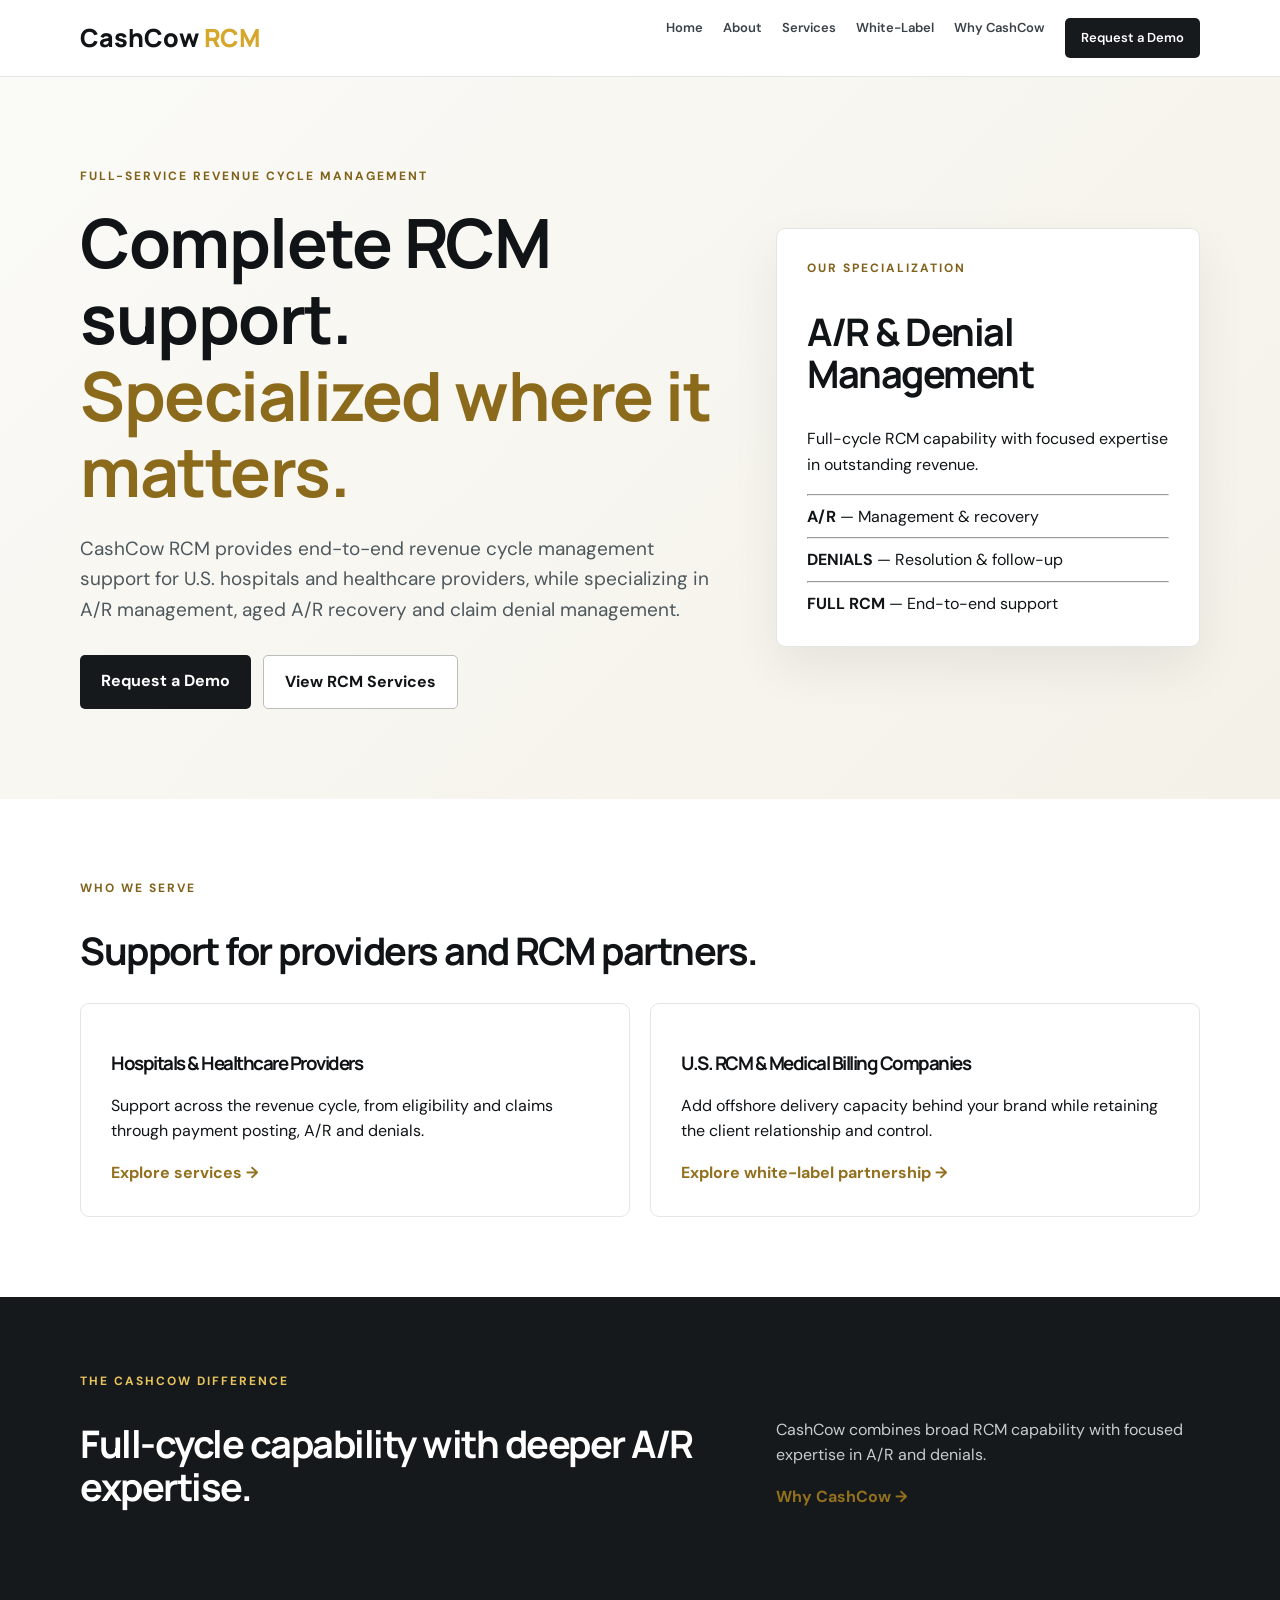
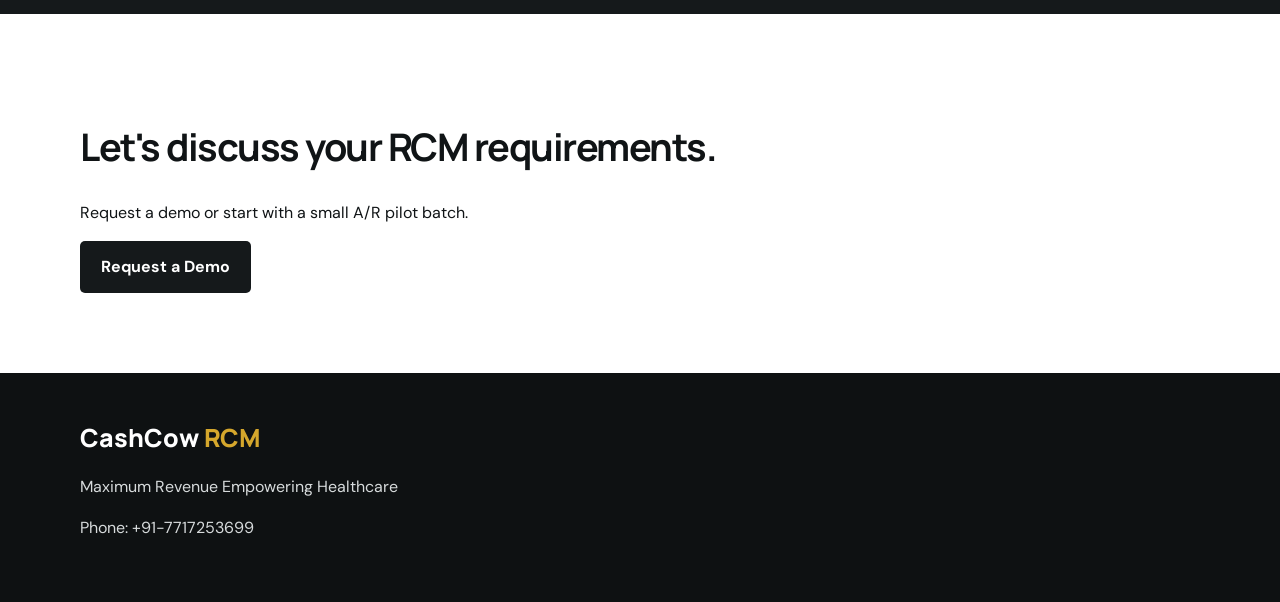
==== index.html @ 2a8ca26b "Add files via upload" ====
<!doctype html><html><head><meta charset="utf-8"><meta name="viewport" content="width=device-width,initial-scale=1"><title>CashCow RCM | Full-Service RCM</title><link rel="stylesheet" href="style.css"></head><body>
<header><div class="container nav"><a class="logo" href="index.html">CashCow <span>RCM</span></a><nav><a href="index.html">Home</a><a href="about.html">About</a><a href="services.html">Services</a><a href="white-label.html">White-Label</a><a href="why-cashcow.html">Why CashCow</a><a class="nav-cta" href="contact.html">Request a Demo</a></nav></div></header>
<section class="hero"><div class="container hero-grid"><div><div class="eyebrow">FULL-SERVICE REVENUE CYCLE MANAGEMENT</div><h1>Complete RCM support.<br><span>Specialized where it matters.</span></h1><p class="lead">CashCow RCM provides end-to-end revenue cycle management support for U.S. hospitals and healthcare providers, while specializing in A/R management, aged A/R recovery and claim denial management.</p><div class="buttons"><a class="button primary" href="contact.html">Request a Demo</a><a class="button secondary" href="services.html">View RCM Services</a></div></div><div class="hero-card"><div class="eyebrow">OUR SPECIALIZATION</div><h2>A/R & Denial Management</h2><p>Full-cycle RCM capability with focused expertise in outstanding revenue.</p><hr><b>A/R</b> — Management & recovery<hr><b>DENIALS</b> — Resolution & follow-up<hr><b>FULL RCM</b> — End-to-end support</div></div></section>
<section class="section"><div class="container"><div class="section-heading"><div class="eyebrow">WHO WE SERVE</div><h2>Support for providers and RCM partners.</h2></div><div class="cards two"><div class="card"><h3>Hospitals & Healthcare Providers</h3><p>Support across the revenue cycle, from eligibility and claims through payment posting, A/R and denials.</p><a class="text-link" href="services.html">Explore services →</a></div><div class="card"><h3>U.S. RCM & Medical Billing Companies</h3><p>Add offshore delivery capacity behind your brand while retaining the client relationship and control.</p><a class="text-link" href="white-label.html">Explore white-label partnership →</a></div></div></div></section>
<section class="dark-section"><div class="container split"><div><div class="eyebrow light">THE CASHCOW DIFFERENCE</div><h2>Full-cycle capability with deeper A/R expertise.</h2></div><div><p>CashCow combines broad RCM capability with focused expertise in A/R and denials.</p><a class="text-link" href="why-cashcow.html">Why CashCow →</a></div></div></section>
<section class="section center"><div class="container"><h2>Let's discuss your RCM requirements.</h2><p>Request a demo or start with a small A/R pilot batch.</p><a class="button primary" href="contact.html">Request a Demo</a></div></section>
<footer><div class="container"><div class="logo">CashCow <span>RCM</span></div><p>Maximum Revenue Empowering Healthcare</p><p>Phone: +91-7717253699</p></div></footer></body></html>
---- style.css ----
@import url('https://fonts.googleapis.com/css2?family=DM+Sans:wght@400;500;600;700&family=Manrope:wght@700;800&display=swap');:root{--ink:#101416;--muted:#5d676d;--gold:#d5a72c;--soft:#f6f7f5;--line:#e3e6e3}*{box-sizing:border-box}body{margin:0;color:var(--ink);font-family:'DM Sans',Arial,sans-serif;line-height:1.6}a{text-decoration:none;color:inherit}.container{width:min(1120px,92%);margin:auto}header{border-bottom:1px solid var(--line);background:#fff;position:sticky;top:0;z-index:10}.nav{height:76px;display:flex;align-items:center;justify-content:space-between}.logo{font-family:Manrope,Arial,sans-serif;font-size:25px;font-weight:800}.logo span{color:var(--gold)}nav{display:flex;gap:20px;font-size:13px;font-weight:600}nav a{color:#394248}.nav-cta{padding:10px 16px;border-radius:5px;background:#161a1c;color:#fff!important}.hero{padding:90px 0;background:linear-gradient(135deg,#fafaf7,#f4f1e8)}.hero-grid,.split,.contact-grid{display:grid;grid-template-columns:1.2fr .8fr;gap:60px;align-items:center}.eyebrow{font-size:12px;letter-spacing:2px;font-weight:700;color:#80621a;margin-bottom:18px}.light{color:#e8c45d}h1,h2,h3{font-family:Manrope,Arial,sans-serif;line-height:1.12;letter-spacing:-1.5px}h1{font-size:clamp(42px,6vw,68px);margin:0 0 25px}h1 span{color:#8c6a1b}h2{font-size:38px}.lead{font-size:19px;color:#4d585d}.micro{font-size:13px;color:#727a7e}.buttons{display:flex;gap:12px;margin-top:30px}.button{display:inline-block;border-radius:5px;padding:13px 21px;font-weight:700}.primary{background:#15191b;color:#fff}.secondary{border:1px solid #b9bdbb;background:#fff}.hero-card,.card,.service-card{background:#fff;border:1px solid var(--line);border-radius:9px;padding:30px}.hero-card{box-shadow:0 20px 50px #00000012}.stat{padding:13px 0;border-top:1px solid var(--line)}.stat span{color:var(--muted);float:right}.section{padding:80px 0}.cards{display:grid;gap:20px}.cards.two{grid-template-columns:repeat(2,1fr)}.cards.three{grid-template-columns:repeat(3,1fr)}.text-link{font-weight:700;color:#92701e}.dark-section{background:#15191b;color:#fff;padding:75px 0}.dark-section p{color:#c7ccce}.page-hero{background:var(--soft);padding:70px 0}.page-hero p{font-size:19px;color:var(--muted);max-width:780px}.narrow{max-width:800px}.soft{background:var(--soft)}.special-box{background:#faf8f0;border:1px solid #eee5c9;border-radius:10px;padding:30px;margin-bottom:35px}.service-grid{display:grid;grid-template-columns:repeat(3,1fr);gap:18px}.service-card p{color:var(--muted)}.featured{border-color:#d8bc68;background:#fffdf6}.form-card{background:var(--soft);padding:32px;border-radius:9px}label{display:block;font-size:13px;font-weight:700;margin-bottom:15px}input,textarea,select{display:block;width:100%;margin-top:7px;border:1px solid #d5d9d7;border-radius:5px;padding:12px;font:inherit;background:#fff}.success{background:#e9f5e9;border:1px solid #b8dcb8;padding:15px;border-radius:6px;margin-bottom:18px;color:#245a2a;font-weight:600}footer{background:#0e1112;color:#d7dbdc;padding:45px 0}footer .logo{color:#fff}@media(max-width:900px){nav{display:none}.hero-grid,.split,.contact-grid,.cards.two,.cards.three,.service-grid{grid-template-columns:1fr}.hero{padding:60px 0}.section{padding:60px 0}}
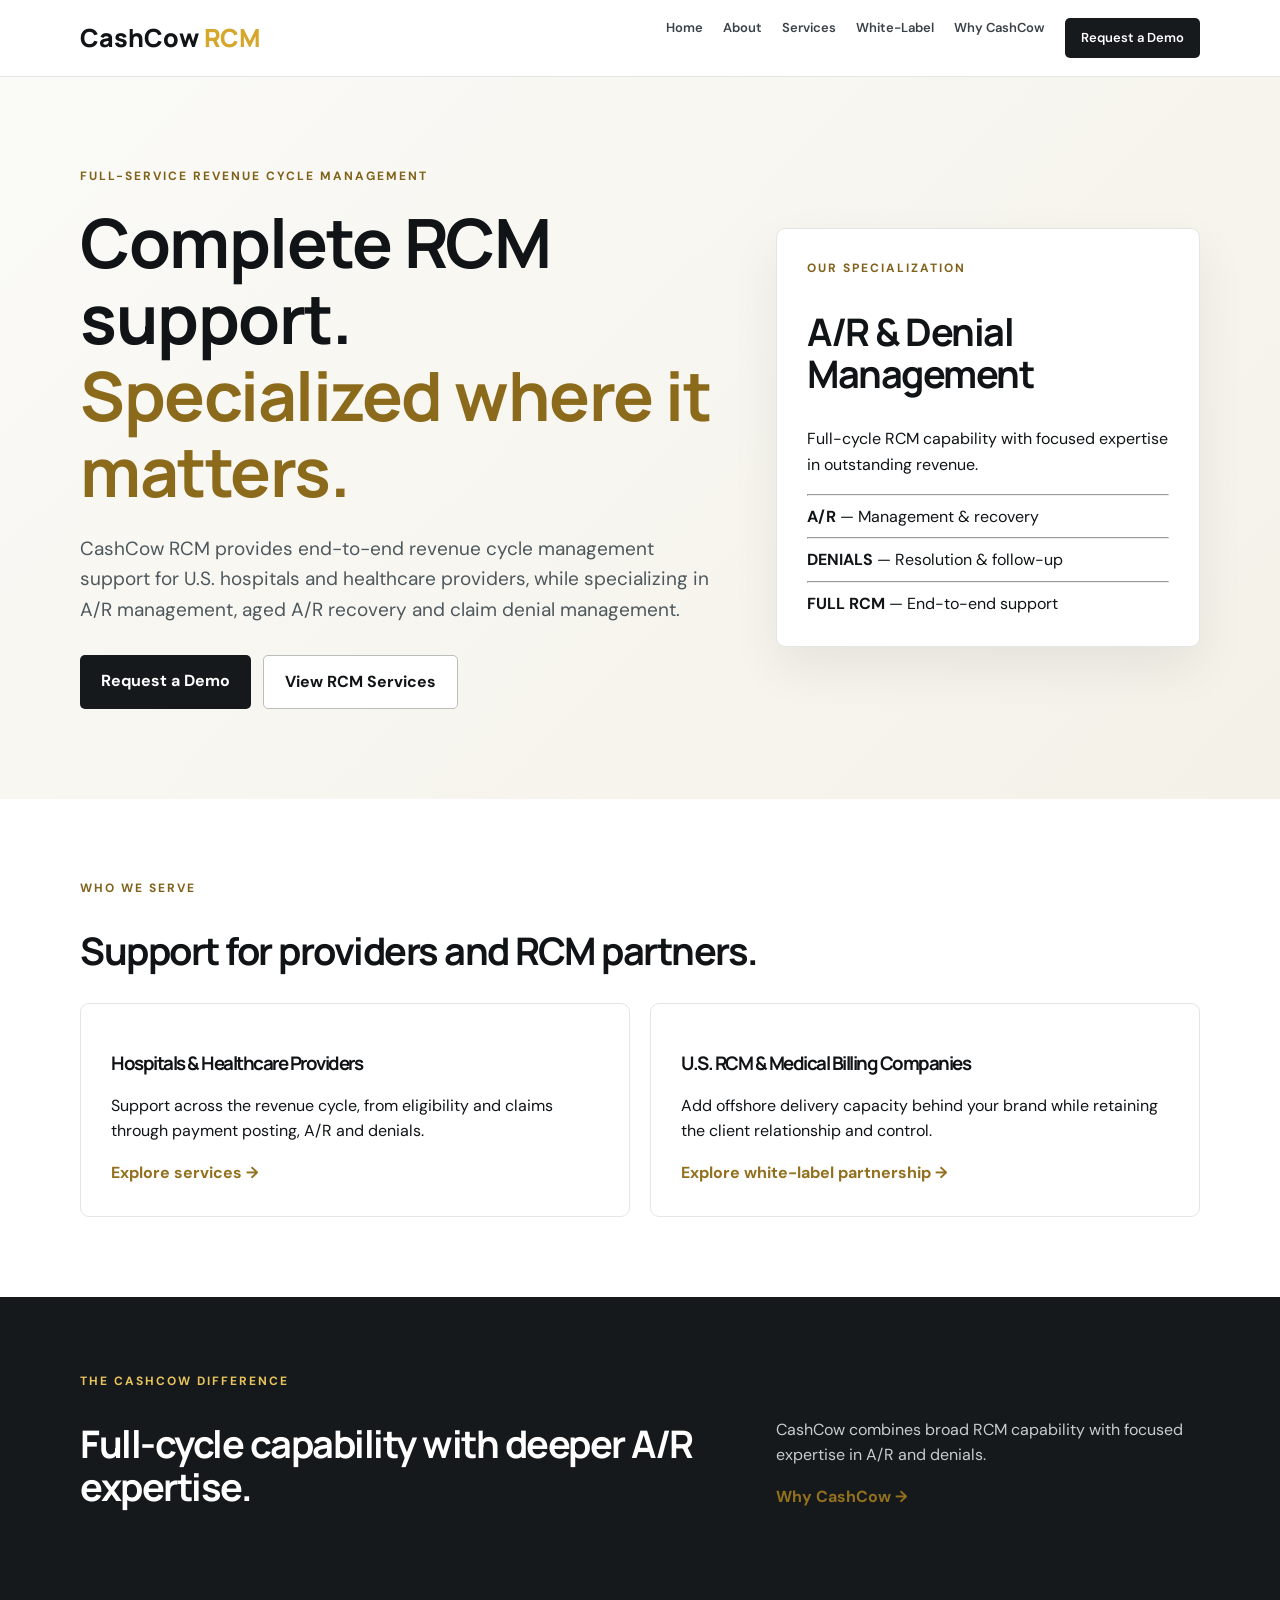
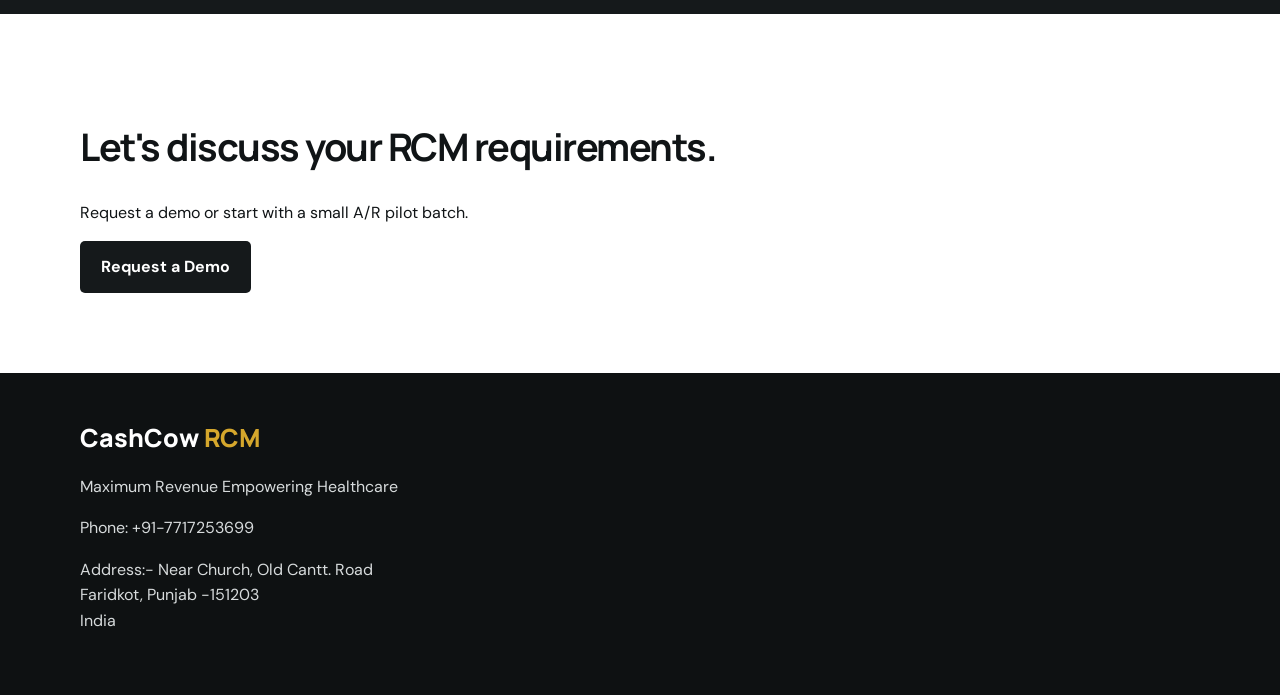
==== commit b7d07900: "Update index.html" ====
--- a/index.html
+++ b/index.html
@@ -4,4 +4,15 @@
 <section class="section"><div class="container"><div class="section-heading"><div class="eyebrow">WHO WE SERVE</div><h2>Support for providers and RCM partners.</h2></div><div class="cards two"><div class="card"><h3>Hospitals & Healthcare Providers</h3><p>Support across the revenue cycle, from eligibility and claims through payment posting, A/R and denials.</p><a class="text-link" href="services.html">Explore services →</a></div><div class="card"><h3>U.S. RCM & Medical Billing Companies</h3><p>Add offshore delivery capacity behind your brand while retaining the client relationship and control.</p><a class="text-link" href="white-label.html">Explore white-label partnership →</a></div></div></div></section>
 <section class="dark-section"><div class="container split"><div><div class="eyebrow light">THE CASHCOW DIFFERENCE</div><h2>Full-cycle capability with deeper A/R expertise.</h2></div><div><p>CashCow combines broad RCM capability with focused expertise in A/R and denials.</p><a class="text-link" href="why-cashcow.html">Why CashCow →</a></div></div></section>
 <section class="section center"><div class="container"><h2>Let's discuss your RCM requirements.</h2><p>Request a demo or start with a small A/R pilot batch.</p><a class="button primary" href="contact.html">Request a Demo</a></div></section>
-<footer><div class="container"><div class="logo">CashCow <span>RCM</span></div><p>Maximum Revenue Empowering Healthcare</p><p>Phone: +91-7717253699</p></div></footer></body></html>+<footer>
+  <div class="container">
+    <div class="logo">CashCow <span>RCM</span></div>
+    <p>Maximum Revenue Empowering Healthcare</p>
+    <p>Phone: +91-7717253699</p>
+    <p>Address:- Near Church, Old Cantt. Road<br>
+    Faridkot, Punjab -151203<br>
+    India</p>
+  </div>
+</footer>
+</body>
+</html>
--- a/style.css
+++ b/style.css
@@ -1 +1,31 @@
 @import url('https://fonts.googleapis.com/css2?family=DM+Sans:wght@400;500;600;700&family=Manrope:wght@700;800&display=swap');:root{--ink:#101416;--muted:#5d676d;--gold:#d5a72c;--soft:#f6f7f5;--line:#e3e6e3}*{box-sizing:border-box}body{margin:0;color:var(--ink);font-family:'DM Sans',Arial,sans-serif;line-height:1.6}a{text-decoration:none;color:inherit}.container{width:min(1120px,92%);margin:auto}header{border-bottom:1px solid var(--line);background:#fff;position:sticky;top:0;z-index:10}.nav{height:76px;display:flex;align-items:center;justify-content:space-between}.logo{font-family:Manrope,Arial,sans-serif;font-size:25px;font-weight:800}.logo span{color:var(--gold)}nav{display:flex;gap:20px;font-size:13px;font-weight:600}nav a{color:#394248}.nav-cta{padding:10px 16px;border-radius:5px;background:#161a1c;color:#fff!important}.hero{padding:90px 0;background:linear-gradient(135deg,#fafaf7,#f4f1e8)}.hero-grid,.split,.contact-grid{display:grid;grid-template-columns:1.2fr .8fr;gap:60px;align-items:center}.eyebrow{font-size:12px;letter-spacing:2px;font-weight:700;color:#80621a;margin-bottom:18px}.light{color:#e8c45d}h1,h2,h3{font-family:Manrope,Arial,sans-serif;line-height:1.12;letter-spacing:-1.5px}h1{font-size:clamp(42px,6vw,68px);margin:0 0 25px}h1 span{color:#8c6a1b}h2{font-size:38px}.lead{font-size:19px;color:#4d585d}.micro{font-size:13px;color:#727a7e}.buttons{display:flex;gap:12px;margin-top:30px}.button{display:inline-block;border-radius:5px;padding:13px 21px;font-weight:700}.primary{background:#15191b;color:#fff}.secondary{border:1px solid #b9bdbb;background:#fff}.hero-card,.card,.service-card{background:#fff;border:1px solid var(--line);border-radius:9px;padding:30px}.hero-card{box-shadow:0 20px 50px #00000012}.stat{padding:13px 0;border-top:1px solid var(--line)}.stat span{color:var(--muted);float:right}.section{padding:80px 0}.cards{display:grid;gap:20px}.cards.two{grid-template-columns:repeat(2,1fr)}.cards.three{grid-template-columns:repeat(3,1fr)}.text-link{font-weight:700;color:#92701e}.dark-section{background:#15191b;color:#fff;padding:75px 0}.dark-section p{color:#c7ccce}.page-hero{background:var(--soft);padding:70px 0}.page-hero p{font-size:19px;color:var(--muted);max-width:780px}.narrow{max-width:800px}.soft{background:var(--soft)}.special-box{background:#faf8f0;border:1px solid #eee5c9;border-radius:10px;padding:30px;margin-bottom:35px}.service-grid{display:grid;grid-template-columns:repeat(3,1fr);gap:18px}.service-card p{color:var(--muted)}.featured{border-color:#d8bc68;background:#fffdf6}.form-card{background:var(--soft);padding:32px;border-radius:9px}label{display:block;font-size:13px;font-weight:700;margin-bottom:15px}input,textarea,select{display:block;width:100%;margin-top:7px;border:1px solid #d5d9d7;border-radius:5px;padding:12px;font:inherit;background:#fff}.success{background:#e9f5e9;border:1px solid #b8dcb8;padding:15px;border-radius:6px;margin-bottom:18px;color:#245a2a;font-weight:600}footer{background:#0e1112;color:#d7dbdc;padding:45px 0}footer .logo{color:#fff}@media(max-width:900px){nav{display:none}.hero-grid,.split,.contact-grid,.cards.two,.cards.three,.service-grid{grid-template-columns:1fr}.hero{padding:60px 0}.section{padding:60px 0}}
+/* Mobile navigation fix */
+@media (max-width: 900px) {
+  header .nav {
+    height: auto;
+    min-height: 76px;
+    padding-top: 14px;
+    padding-bottom: 14px;
+    align-items: flex-start;
+    flex-direction: column;
+    gap: 12px;
+  }
+
+  header nav {
+    display: flex;
+    flex-wrap: wrap;
+    gap: 10px 16px;
+    width: 100%;
+    font-size: 13px;
+  }
+
+  header nav a {
+    display: inline-block;
+    padding: 4px 0;
+  }
+
+  header nav .nav-cta {
+    padding: 8px 12px;
+  }
+}
+
